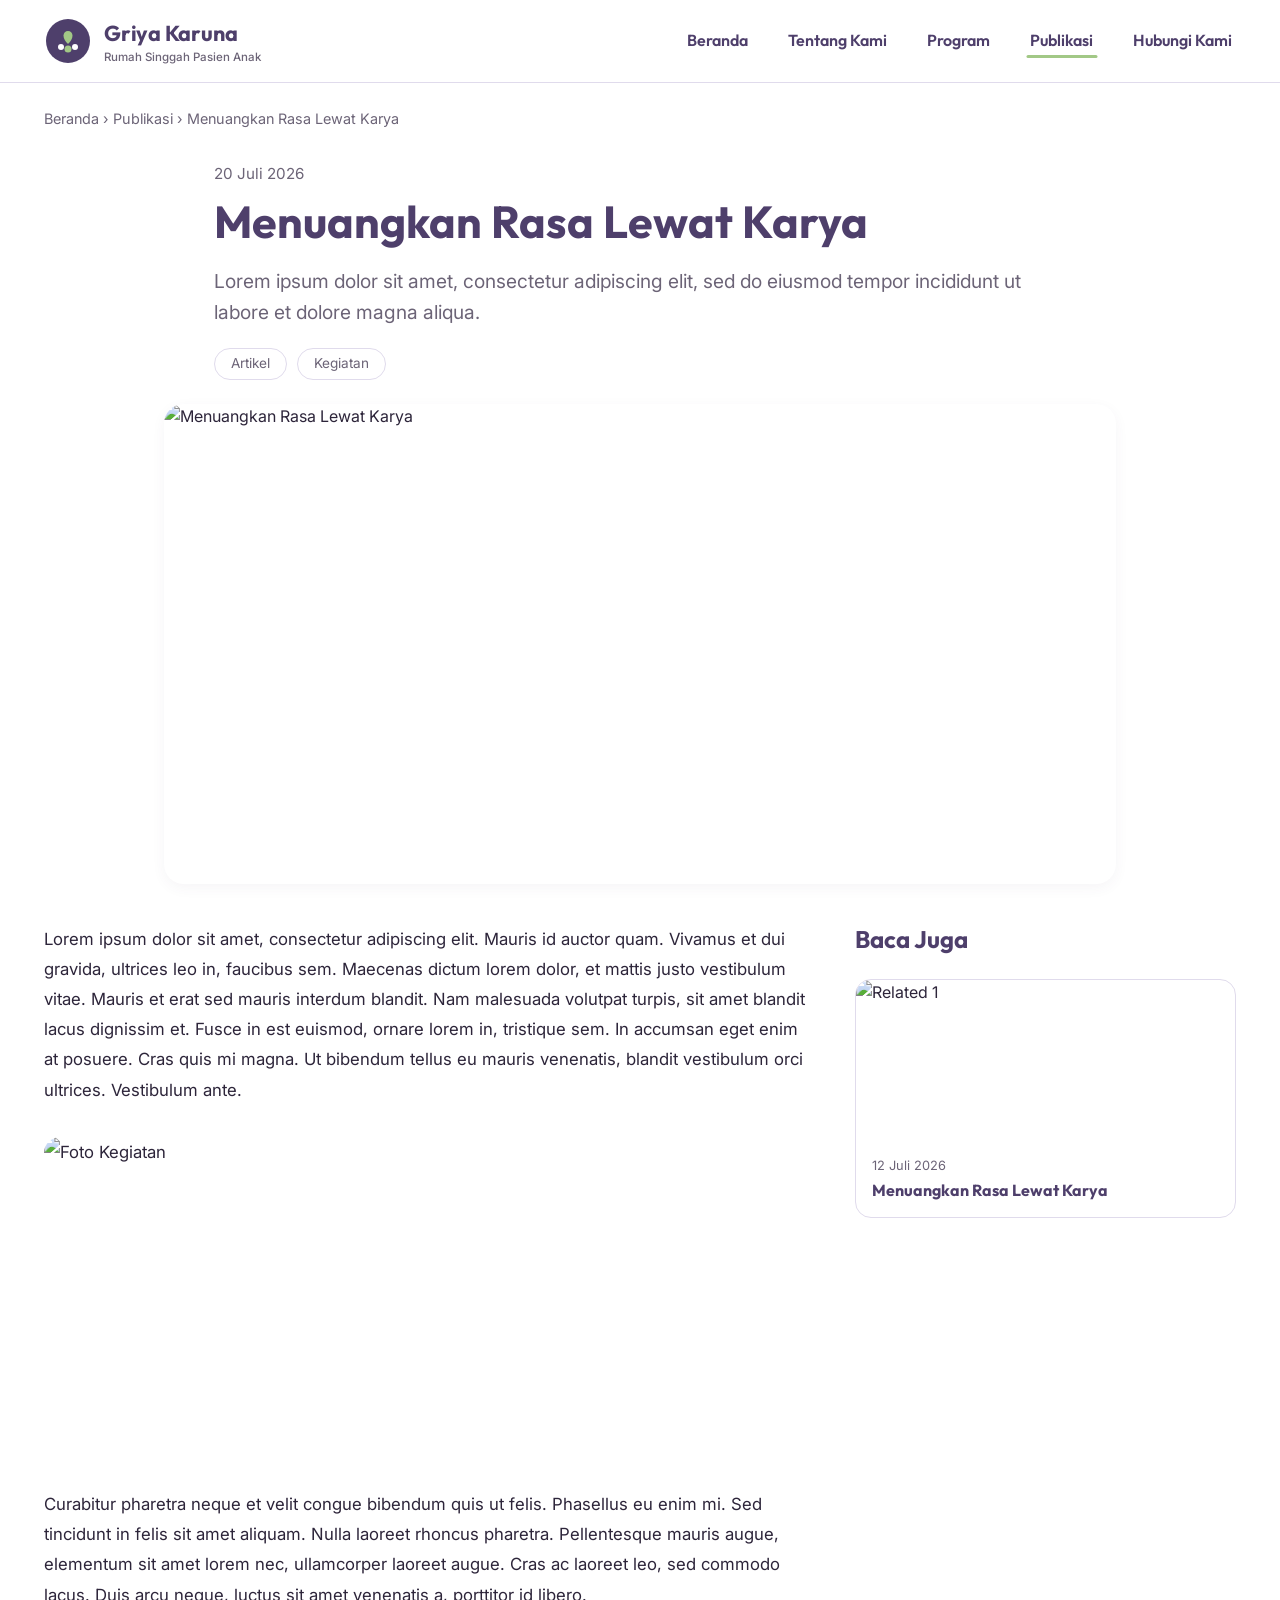
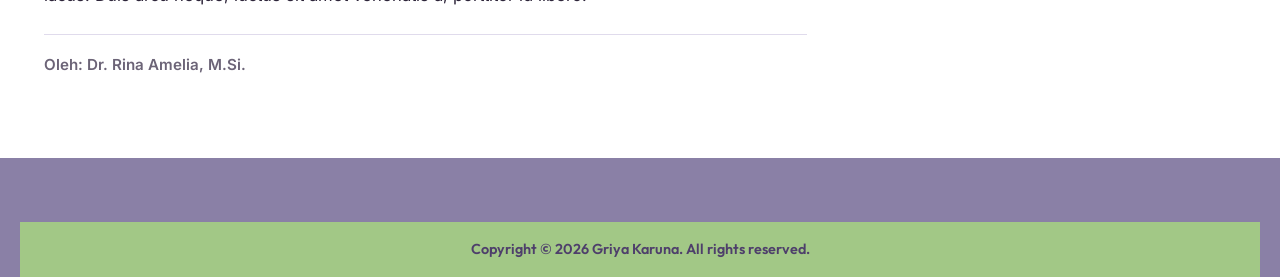
==== artikel.html @ d70be413 "feat: update progress" ====
<!DOCTYPE html>
<html lang="id">
<head>
  <meta charset="UTF-8">
  <meta name="viewport" content="width=device-width, initial-scale=1.0">
  <title>Menuangkan Rasa Lewat Karya – Griya Karuna</title>
  <link rel="preconnect" href="https://fonts.googleapis.com">
  <link rel="preconnect" href="https://fonts.gstatic.com" crossorigin>
  <link href="https://fonts.googleapis.com/css2?family=Inter:wght@400;500;600;700&family=Outfit:ital,wght@0,500;0,600;0,700;1,400;1,600&display=swap" rel="stylesheet">
  <link rel="stylesheet" href="style.css">
  <script src="assets/js/navigation.js" defer></script>
</head>
<body class="griyakaruna-theme">

  <header class="site-header">
    <div class="container header-container">
      <a href="index.html" class="site-logo">
        <svg width="44" height="44" viewBox="0 0 48 48" fill="none" xmlns="http://www.w3.org/2000/svg">
          <circle cx="24" cy="24" r="22" fill="#4E3F6B" />
          <path d="M24 14C21.5 14 19.5 16 19.5 18.5C19.5 23 24 27 24 27C24 27 28.5 23 28.5 18.5C28.5 16 26.5 14 24 14Z" fill="#A2C886"/>
          <circle cx="17" cy="30" r="3" fill="#FFFFFF"/>
          <circle cx="24" cy="32" r="3.5" fill="#A2C886"/>
          <circle cx="31" cy="30" r="3" fill="#FFFFFF"/>
        </svg>
        <div class="logo-text">
          <span class="logo-title">Griya Karuna</span>
          <span class="logo-subtitle">Rumah Singgah Pasien Anak</span>
        </div>
      </a>

      <nav class="main-navigation">
        <ul>
          <li><a href="index.html">Beranda</a></li>
          <li><a href="tentang-kami.html">Tentang Kami</a></li>
          <li><a href="program.html">Program</a></li>
          <li class="current-menu-item"><a href="publikasi.html">Publikasi</a></li>
          <li><a href="hubungi-kami.html">Hubungi Kami</a></li>
        </ul>
      </nav>
    </div>
  </header>

  <!-- Breadcrumb -->
  <div class="container" style="padding-top: 24px;">
    <nav style="font-size: 0.9rem; color: var(--color-text-muted);">
      <a href="index.html">Beranda</a> &rsaquo; 
      <a href="publikasi.html">Publikasi</a> &rsaquo; 
      <span>Menuangkan Rasa Lewat Karya</span>
    </nav>
  </div>

  <!-- Article Header -->
  <section style="padding: 32px 0 24px;">
    <div class="container" style="max-width: 900px;">
      <span style="font-size: 0.95rem; color: var(--color-text-muted); display: block; margin-bottom: 8px;">20 Juli 2026</span>
      <h1 style="font-size: 2.8rem; font-weight: 700; color: var(--color-primary); line-height: 1.25; margin-bottom: 16px;">
        Menuangkan Rasa Lewat Karya
      </h1>
      <p style="font-size: 1.2rem; color: var(--color-text-muted); line-height: 1.6; margin-bottom: 20px;">
        Lorem ipsum dolor sit amet, consectetur adipiscing elit, sed do eiusmod tempor incididunt ut labore et dolore magna aliqua.
      </p>
      
      <div style="display: flex; gap: 10px;">
        <span style="border: 1px solid var(--color-border); background: #FFF; padding: 4px 16px; border-radius: 20px; font-size: 0.85rem; color: var(--color-text-muted);">Artikel</span>
        <span style="border: 1px solid var(--color-border); background: #FFF; padding: 4px 16px; border-radius: 20px; font-size: 0.85rem; color: var(--color-text-muted);">Kegiatan</span>
      </div>
    </div>
  </section>

  <!-- Featured Image -->
  <section style="padding-bottom: 40px;">
    <div class="container" style="max-width: 1000px;">
      <img src="https://images.unsplash.com/photo-1509062522246-3755977927d7?q=80&w=1200&auto=format&fit=crop" alt="Menuangkan Rasa Lewat Karya" style="width: 100%; height: 480px; object-fit: cover; border-radius: var(--border-radius-card); box-shadow: var(--shadow-sm);" />
    </div>
  </section>

  <!-- Article Content & Sidebar Layout -->
  <section style="padding-bottom: 80px; background-color: #FFFFFF;">
    <div class="container" style="display: grid; grid-template-columns: 2fr 1fr; gap: 48px; align-items: flex-start;">
      <div style="line-height: 1.8; color: var(--color-text-main); font-size: 1.05rem;">
        <p style="margin-bottom: 24px;">
          Lorem ipsum dolor sit amet, consectetur adipiscing elit. Mauris id auctor quam. Vivamus et dui gravida, ultrices leo in, faucibus sem. Maecenas dictum lorem dolor, et mattis justo vestibulum vitae. Mauris et erat sed mauris interdum blandit. Nam malesuada volutpat turpis, sit amet blandit lacus dignissim et. Fusce in est euismod, ornare lorem in, tristique sem. In accumsan eget enim at posuere. Cras quis mi magna. Ut bibendum tellus eu mauris venenatis, blandit vestibulum orci ultrices. Vestibulum ante.
        </p>

        <div style="margin: 32px 0;">
          <img src="https://images.unsplash.com/photo-1576091160399-112ba8d25d1d?q=80&w=1000&auto=format&fit=crop" alt="Foto Kegiatan" style="width: 100%; border-radius: 16px; height: 320px; object-fit: cover;" />
        </div>

        <p style="margin-bottom: 24px;">
          Curabitur pharetra neque et velit congue bibendum quis ut felis. Phasellus eu enim mi. Sed tincidunt in felis sit amet aliquam. Nulla laoreet rhoncus pharetra. Pellentesque mauris augue, elementum sit amet lorem nec, ullamcorper laoreet augue. Cras ac laoreet leo, sed commodo lacus. Duis arcu neque, luctus sit amet venenatis a, porttitor id libero.
        </p>

        <div style="font-size: 0.95rem; font-weight: 600; color: var(--color-text-muted); border-top: 1px solid var(--color-border); padding-top: 16px;">
          Oleh: Dr. Rina Amelia, M.Si.
        </div>
      </div>

      <aside>
        <h3 style="font-size: 1.5rem; font-weight: 700; color: var(--color-primary); margin-bottom: 24px;">Baca Juga</h3>
        <div style="display: flex; flex-direction: column; gap: 24px;">
          <div style="background: #FFF; border: 1px solid var(--color-border); border-radius: 16px; overflow: hidden;">
            <img src="https://images.unsplash.com/photo-1536640712-4d4c36ff0e4e?q=80&w=400&auto=format&fit=crop" style="width: 100%; height: 160px; object-fit: cover;" alt="Related 1" />
            <div style="padding: 16px;">
              <span style="font-size: 0.8rem; color: var(--color-text-muted); display: block; margin-bottom: 4px;">12 Juli 2026</span>
              <h4 style="font-size: 1rem; color: var(--color-primary); font-weight: 700;">Menuangkan Rasa Lewat Karya</h4>
            </div>
          </div>
        </div>
      </aside>
    </div>
  </section>

  <footer class="site-footer">
    <div class="container footer-bottom-bar">
      Copyright © 2026 Griya Karuna. All rights reserved.
    </div>
  </footer>

</body>
</html>
---- style.css ----
/*
Theme Name: Griya Karuna
Theme URI: https://griyakaruna.or.id
Author: Antigravity AI
Author URI: https://griyakaruna.or.id
Description: Custom WordPress Theme for Griya Karuna (Rumah Singgah Pasien Anak) - 100% matched to designer's specification.
Version: 1.0.0
License: GNU General Public License v2 or later
Text Domain: griyakaruna
*/

/* ==========================================================================
   DESIGN SYSTEM & VARIABLES
   ========================================================================== */
:root {
  --color-primary: #4E3F6B;
  --color-primary-dark: #3A2E52;
  --color-primary-light: #6E5F8B;
  
  --color-accent: #A2C886;
  --color-accent-hover: #91B974;
  --color-accent-light: #F0F6EB;

  --color-footer-bg: #8A80A6;
  --color-footer-bottom: #A2C886;
  --color-footer-text: #FFFFFF;

  --color-text-main: #2D253A;
  --color-text-muted: #6C6477;
  --color-bg-light: #F8F7FA;
  --color-white: #FFFFFF;
  --color-border: #E0DBEC;

  --font-heading: 'Outfit', -apple-system, BlinkMacSystemFont, 'Segoe UI', Roboto, sans-serif;
  --font-body: 'Inter', -apple-system, BlinkMacSystemFont, 'Segoe UI', Roboto, sans-serif;

  --container-max-width: 1240px;
  --border-radius-card: 20px;
  --border-radius-btn: 30px;
  --shadow-sm: 0 4px 14px rgba(78, 63, 107, 0.05);
  --shadow-md: 0 8px 24px rgba(78, 63, 107, 0.09);
  --shadow-hover: 0 14px 32px rgba(78, 63, 107, 0.14);

  --transition-fast: 0.25s cubic-bezier(0.4, 0, 0.2, 1);
  --transition-normal: 0.35s cubic-bezier(0.4, 0, 0.2, 1);
}

/* ==========================================================================
   RESET & BASE STYLES
   ========================================================================== */
*, *::before, *::after {
  box-sizing: border-box;
  margin: 0;
  padding: 0;
}

html {
  scroll-behavior: smooth;
  font-size: 16px;
}

body {
  font-family: var(--font-body);
  color: var(--color-text-main);
  background-color: #FFFFFF;
  line-height: 1.6;
  -webkit-font-smoothing: antialiased;
}

img {
  max-width: 100%;
  height: auto;
  display: block;
}

a {
  color: inherit;
  text-decoration: none;
  transition: color var(--transition-fast);
}

h1, h2, h3, h4, h5, h6 {
  font-family: var(--font-heading);
  color: var(--color-primary);
  font-weight: 600;
  line-height: 1.3;
}

.container {
  width: 100%;
  max-width: var(--container-max-width);
  margin: 0 auto;
  padding: 0 24px;
}

/* ==========================================================================
   HEADER & NAVIGATION
   ========================================================================== */
.site-header {
  position: sticky;
  top: 0;
  left: 0;
  right: 0;
  background-color: rgba(255, 255, 255, 0.96);
  backdrop-filter: blur(10px);
  z-index: 1000;
  border-bottom: 1px solid var(--color-border);
  padding: 16px 0;
  transition: all var(--transition-fast);
}

.header-container {
  display: flex;
  align-items: center;
  justify-content: space-between;
}

.site-logo {
  display: flex;
  align-items: center;
  gap: 12px;
  text-decoration: none;
}

.site-logo svg, .site-logo img {
  height: 48px;
  width: auto;
}

.logo-text {
  display: flex;
  flex-direction: column;
}

.logo-title {
  font-family: var(--font-heading);
  font-size: 1.35rem;
  font-weight: 700;
  color: var(--color-primary);
  letter-spacing: -0.01em;
}

.logo-subtitle {
  font-size: 0.72rem;
  color: var(--color-text-muted);
  font-weight: 500;
  margin-top: -3px;
}

.main-navigation ul {
  display: flex;
  list-style: none;
  gap: 32px;
  align-items: center;
}

.main-navigation a {
  font-family: var(--font-heading);
  font-size: 1rem;
  font-weight: 600;
  color: var(--color-primary);
  padding: 8px 4px;
  position: relative;
}

.main-navigation a::after {
  content: '';
  position: absolute;
  bottom: 0;
  left: 50%;
  width: 0;
  height: 3px;
  background-color: var(--color-accent);
  border-radius: 2px;
  transition: all var(--transition-fast);
  transform: translateX(-50%);
}

.main-navigation a:hover::after,
.main-navigation .current-menu-item a::after,
.main-navigation .active a::after {
  width: 100%;
}

/* Mobile Toggle */
.mobile-nav-toggle {
  display: none;
  background: none;
  border: none;
  cursor: pointer;
  padding: 8px;
  color: var(--color-primary);
}

.mobile-nav-toggle svg {
  width: 28px;
  height: 28px;
}

/* Mobile Menu Drawer */
.mobile-nav-drawer {
  position: fixed;
  top: 0;
  right: -100%;
  width: 80%;
  max-width: 320px;
  height: 100vh;
  background-color: var(--color-white);
  z-index: 1001;
  box-shadow: -4px 0 24px rgba(0, 0, 0, 0.15);
  padding: 32px 24px;
  transition: right var(--transition-normal);
  display: flex;
  flex-direction: column;
}

.mobile-nav-drawer.open {
  right: 0;
}

.mobile-drawer-overlay {
  position: fixed;
  top: 0;
  left: 0;
  right: 0;
  bottom: 0;
  background: rgba(0, 0, 0, 0.4);
  z-index: 1000;
  opacity: 0;
  pointer-events: none;
  transition: opacity var(--transition-fast);
}

.mobile-drawer-overlay.active {
  opacity: 1;
  pointer-events: auto;
}

/* ==========================================================================
   HERO SECTION
   ========================================================================== */
.hero-section {
  position: relative;
  width: 100%;
  min-height: 520px;
  display: flex;
  align-items: center;
  justify-content: center;
  overflow: hidden;
  background-color: #332B45;
}

.hero-bg-image {
  position: absolute;
  top: 0;
  left: 0;
  width: 100%;
  height: 100%;
  object-fit: cover;
  opacity: 0.85;
}

.hero-overlay {
  position: absolute;
  top: 0;
  left: 0;
  width: 100%;
  height: 100%;
  background: linear-gradient(180deg, rgba(30, 24, 45, 0.35) 0%, rgba(30, 24, 45, 0.65) 100%);
}

.hero-content {
  position: relative;
  z-index: 10;
  text-align: center;
  max-width: 860px;
  padding: 60px 24px;
}

.hero-title {
  color: #FFFFFF;
  font-size: 2.5rem;
  font-weight: 700;
  line-height: 1.35;
  text-shadow: 0 4px 16px rgba(0, 0, 0, 0.3);
}

/* ==========================================================================
   FLOATING WHATSAPP BUTTON
   ========================================================================== */
.whatsapp-float {
  position: fixed;
  bottom: 32px;
  right: 32px;
  width: 60px;
  height: 60px;
  background-color: #25D366;
  color: #FFFFFF;
  border-radius: 50%;
  display: flex;
  align-items: center;
  justify-content: center;
  box-shadow: 0 8px 24px rgba(37, 211, 102, 0.4);
  z-index: 999;
  transition: transform var(--transition-fast), box-shadow var(--transition-fast);
}

.whatsapp-float:hover {
  transform: scale(1.08) translateY(-2px);
  box-shadow: 0 12px 28px rgba(37, 211, 102, 0.5);
  color: #FFFFFF;
}

.whatsapp-float svg {
  width: 32px;
  height: 32px;
  fill: currentColor;
}

/* ==========================================================================
   VISION SECTION ("Kami percaya")
   ========================================================================== */
.section-vision {
  padding: 80px 0 60px 0;
  text-align: center;
  background-color: #FFFFFF;
}

.vision-subtitle {
  font-size: 1.25rem;
  color: var(--color-primary);
  font-weight: 600;
  margin-bottom: 8px;
}

.vision-heading {
  font-size: 2.2rem;
  font-style: italic;
  font-weight: 400;
  color: var(--color-primary-light);
  margin-bottom: 24px;
}

.vision-description {
  max-width: 720px;
  margin: 0 auto;
  font-size: 1.125rem;
  color: var(--color-text-muted);
  line-height: 1.7;
}

/* ==========================================================================
   FEATURES SECTION ("Kami ingin mewujudkan")
   ========================================================================== */
.section-features {
  padding: 40px 0 80px 0;
  background-color: #FFFFFF;
}

.features-title {
  text-align: center;
  font-size: 1.8rem;
  font-weight: 700;
  color: var(--color-primary);
  margin-bottom: 48px;
}

.features-grid {
  display: grid;
  grid-template-columns: repeat(4, 1fr);
  gap: 24px;
}

.feature-card {
  background-color: var(--color-white);
  border: 1.5px solid var(--color-border);
  border-radius: var(--border-radius-card);
  padding: 40px 24px 32px 24px;
  text-align: center;
  display: flex;
  flex-direction: column;
  align-items: center;
  justify-content: flex-start;
  transition: transform var(--transition-normal), box-shadow var(--transition-normal), border-color var(--transition-normal);
}

.feature-card:hover {
  transform: translateY(-8px);
  box-shadow: var(--shadow-md);
  border-color: var(--color-accent);
}

.feature-icon-wrapper {
  width: 80px;
  height: 80px;
  margin-bottom: 24px;
  display: flex;
  align-items: center;
  justify-content: center;
}

.feature-icon-wrapper svg {
  width: 64px;
  height: 64px;
  color: var(--color-primary);
}

.feature-text {
  font-size: 1.05rem;
  color: var(--color-text-muted);
  line-height: 1.6;
  font-weight: 500;
}

/* ==========================================================================
   STORIES / ARTICLES SECTION ("Cerita dari Rumah Singgah")
   ========================================================================== */
.section-stories {
  padding: 80px 0;
  background-color: var(--color-bg-light);
}

.stories-header {
  text-align: center;
  max-width: 760px;
  margin: 0 auto 52px auto;
}

.stories-title {
  font-size: 2rem;
  font-weight: 700;
  color: var(--color-primary);
  margin-bottom: 16px;
}

.stories-subtitle {
  font-size: 1.08rem;
  color: var(--color-text-muted);
  line-height: 1.7;
}

.stories-grid {
  display: grid;
  grid-template-columns: repeat(3, 1fr);
  gap: 30px;
  margin-bottom: 48px;
}

.story-card {
  background-color: var(--color-white);
  border-radius: var(--border-radius-card);
  overflow: hidden;
  box-shadow: var(--shadow-sm);
  transition: transform var(--transition-normal), box-shadow var(--transition-normal);
  display: flex;
  flex-direction: column;
}

.story-card:hover {
  transform: translateY(-6px);
  box-shadow: var(--shadow-hover);
}

.story-image-wrap {
  position: relative;
  width: 100%;
  height: 220px;
  overflow: hidden;
}

.story-image-wrap img {
  width: 100%;
  height: 100%;
  object-fit: cover;
  transition: transform var(--transition-normal);
}

.story-card:hover .story-image-wrap img {
  transform: scale(1.06);
}

.story-overlay-title {
  position: absolute;
  bottom: 0;
  left: 0;
  right: 0;
  background: linear-gradient(180deg, rgba(0, 0, 0, 0) 0%, rgba(0, 0, 0, 0.75) 100%);
  padding: 24px 16px 14px 16px;
  color: #FFFFFF;
  font-family: var(--font-heading);
  font-size: 1.05rem;
  font-weight: 600;
  line-height: 1.4;
}

.story-card-body {
  padding: 20px;
  display: flex;
  flex-direction: column;
  flex-grow: 1;
}

.story-excerpt {
  font-size: 0.95rem;
  color: var(--color-text-muted);
  margin-bottom: 16px;
}

.btn-container-center {
  text-align: center;
}

.btn-primary-pill {
  display: inline-block;
  background-color: var(--color-accent);
  color: var(--color-primary);
  font-family: var(--font-heading);
  font-size: 1rem;
  font-weight: 700;
  padding: 14px 36px;
  border-radius: var(--border-radius-btn);
  transition: background-color var(--transition-fast), transform var(--transition-fast), box-shadow var(--transition-fast);
  box-shadow: 0 4px 14px rgba(158, 192, 125, 0.4);
}

.btn-primary-pill:hover {
  background-color: var(--color-accent-hover);
  transform: translateY(-2px);
  box-shadow: 0 6px 18px rgba(158, 192, 125, 0.5);
  color: var(--color-primary-dark);
}

/* ==========================================================================
   FOOTER SECTION
   ========================================================================== */
.site-footer {
  background-color: var(--color-footer-bg);
  color: var(--color-footer-text);
  padding-top: 64px;
}

.footer-grid {
  display: grid;
  grid-template-columns: 2fr 1fr 1fr;
  gap: 48px;
  padding-bottom: 56px;
}

.footer-heading {
  color: #FFFFFF;
  font-size: 1.8rem;
  font-weight: 700;
  margin-bottom: 24px;
}

.location-item {
  margin-bottom: 24px;
}

.location-title {
  font-weight: 700;
  font-size: 1.1rem;
  margin-bottom: 6px;
  color: #FFFFFF;
}

.location-address {
  font-size: 0.92rem;
  line-height: 1.6;
  opacity: 0.9;
}

.contact-list {
  list-style: none;
  display: flex;
  flex-direction: column;
  gap: 16px;
}

.contact-item {
  display: flex;
  align-items: center;
  gap: 12px;
  font-size: 0.95rem;
  opacity: 0.95;
}

.contact-item svg {
  width: 20px;
  height: 20px;
  fill: currentColor;
  flex-shrink: 0;
}

.footer-bottom-bar {
  background-color: var(--color-footer-bottom);
  color: var(--color-primary);
  text-align: center;
  padding: 16px 24px;
  font-family: var(--font-heading);
  font-size: 0.9rem;
  font-weight: 600;
}

/* ==========================================================================
   INNER PAGE TEMPLATES (Tentang Kami, Program, Publikasi, Contact)
   ========================================================================== */
.page-header-banner {
  background: linear-gradient(135deg, var(--color-primary) 0%, var(--color-primary-dark) 100%);
  color: #FFFFFF;
  padding: 60px 0;
  text-align: center;
}

.page-header-banner h1 {
  color: #FFFFFF;
  font-size: 2.5rem;
  font-weight: 700;
}

.page-content-area {
  padding: 60px 0;
  background-color: #FFFFFF;
}

/* ==========================================================================
   RESPONSIVE MEDIA QUERIES (DESKTOP, TABLET & MOBILE 360PX)
   ========================================================================== */
@media (max-width: 1024px) {
  .features-grid {
    grid-template-columns: repeat(2, 1fr);
  }
  .stories-grid {
    grid-template-columns: repeat(2, 1fr);
  }
  .footer-grid {
    grid-template-columns: 1fr 1fr;
  }
}

@media (max-width: 768px) {
  .main-navigation {
    display: none;
  }
  .mobile-nav-toggle {
    display: block;
  }
  .hero-section {
    min-height: 440px;
  }
  .hero-title {
    font-size: 1.65rem;
    line-height: 1.4;
  }
  .features-grid {
    grid-template-columns: 1fr;
    gap: 18px;
  }
  .stories-grid {
    grid-template-columns: 1fr;
    gap: 20px;
  }
  .footer-grid {
    grid-template-columns: 1fr;
    gap: 32px;
  }
  .vision-subtitle {
    font-size: 1.1rem;
  }
  .vision-heading {
    font-size: 1.6rem;
  }
  .vision-description {
    font-size: 1rem;
  }
  .whatsapp-float {
    width: 52px;
    height: 52px;
    bottom: 20px;
    right: 20px;
  }
  .whatsapp-float svg {
    width: 28px;
    height: 28px;
  }
}

@media (max-width: 480px) {
  .container {
    padding: 0 18px;
  }
  .logo-title {
    font-size: 1.15rem;
  }
  .logo-subtitle {
    font-size: 0.68rem;
  }
  .hero-content {
    padding: 40px 16px;
  }
  .hero-title {
    font-size: 1.45rem;
  }
  .feature-card {
    padding: 28px 18px 24px 18px;
  }
  .feature-icon-wrapper {
    width: 64px;
    height: 64px;
    margin-bottom: 16px;
  }
  .feature-icon-wrapper svg {
    width: 48px;
    height: 48px;
  }
  .feature-text {
    font-size: 0.98rem;
  }
  .btn-primary-pill {
    width: 100%;
    padding: 14px 20px;
    font-size: 0.95rem;
  }
  .mobile-nav-drawer {
    width: 85%;
    max-width: 300px;
  }
}
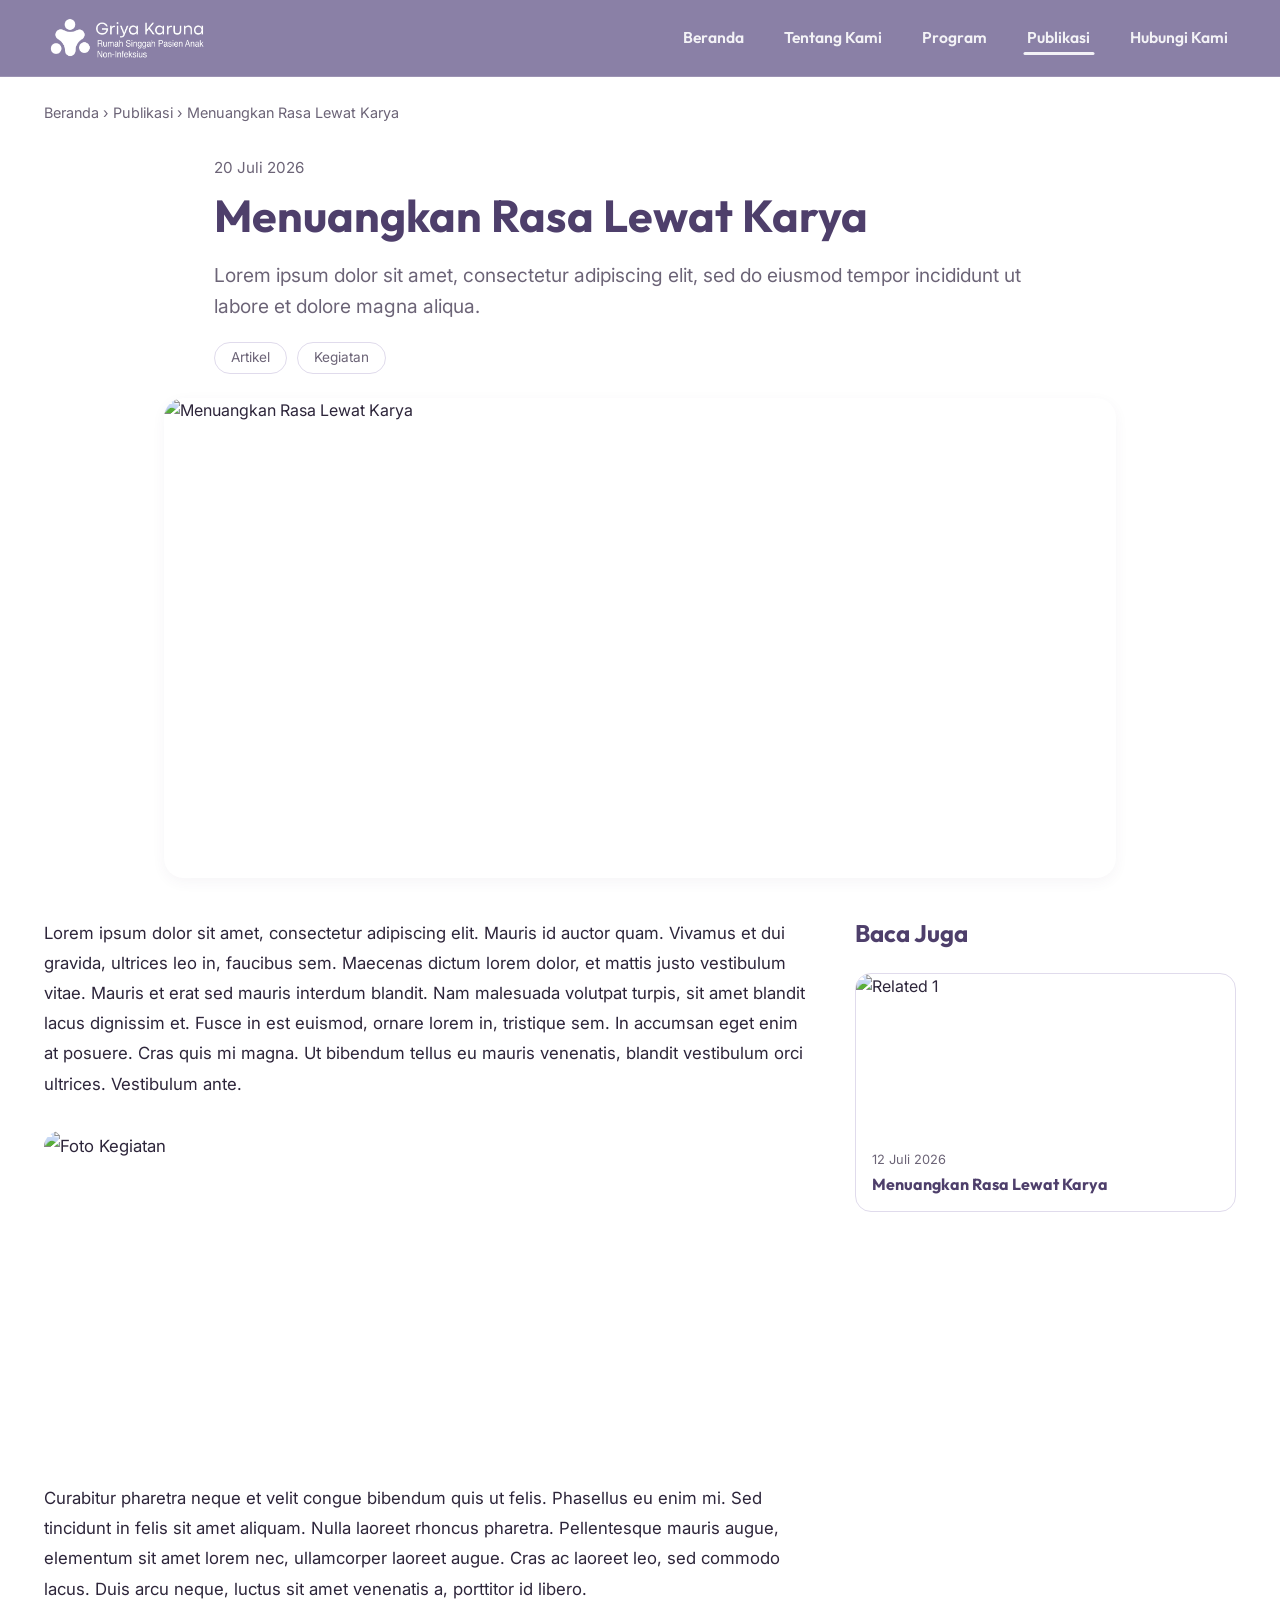
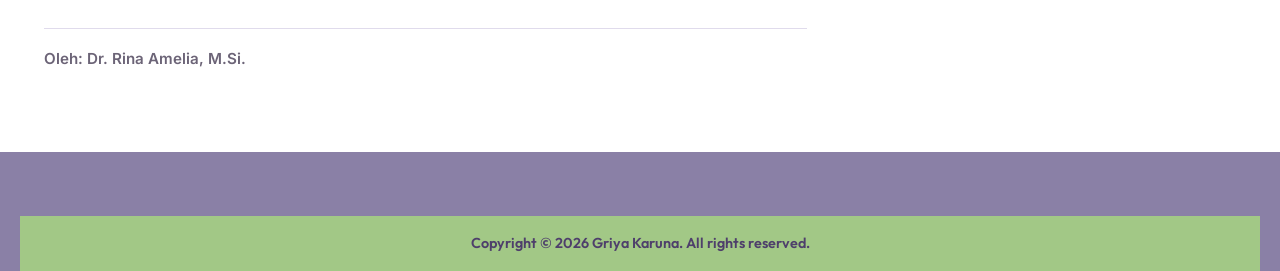
==== commit d3a84e22: "feat: update progress - icon kami ingin mewujudkan masi bermasalah (kurang besar dan icon 5 masi sal" ====
--- a/artikel.html
+++ b/artikel.html
@@ -15,17 +15,7 @@
   <header class="site-header">
     <div class="container header-container">
       <a href="index.html" class="site-logo">
-        <svg width="44" height="44" viewBox="0 0 48 48" fill="none" xmlns="http://www.w3.org/2000/svg">
-          <circle cx="24" cy="24" r="22" fill="#4E3F6B" />
-          <path d="M24 14C21.5 14 19.5 16 19.5 18.5C19.5 23 24 27 24 27C24 27 28.5 23 28.5 18.5C28.5 16 26.5 14 24 14Z" fill="#A2C886"/>
-          <circle cx="17" cy="30" r="3" fill="#FFFFFF"/>
-          <circle cx="24" cy="32" r="3.5" fill="#A2C886"/>
-          <circle cx="31" cy="30" r="3" fill="#FFFFFF"/>
-        </svg>
-        <div class="logo-text">
-          <span class="logo-title">Griya Karuna</span>
-          <span class="logo-subtitle">Rumah Singgah Pasien Anak</span>
-        </div>
+        <img src="assets/images/logo_griyakaruna.webp" alt="Griya Karuna Logo" style="height: 48px; width: auto;" />
       </a>
 
       <nav class="main-navigation">
--- a/style.css
+++ b/style.css
@@ -101,11 +101,10 @@
   top: 0;
   left: 0;
   right: 0;
-  background-color: rgba(255, 255, 255, 0.96);
-  backdrop-filter: blur(10px);
+  background-color: var(--color-footer-bg); /* #8A80A6 Purple matching Adobe XD */
   z-index: 1000;
-  border-bottom: 1px solid var(--color-border);
-  padding: 16px 0;
+  border-bottom: 1px solid rgba(255, 255, 255, 0.15);
+  padding: 14px 0;
   transition: all var(--transition-fast);
 }
 
@@ -113,6 +112,9 @@
   display: flex;
   align-items: center;
   justify-content: space-between;
+  width: 100%;
+  max-width: 100%;
+  padding: 0 48px;
 }
 
 .site-logo {
@@ -122,9 +124,10 @@
   text-decoration: none;
 }
 
-.site-logo svg, .site-logo img {
-  height: 48px;
+.site-logo img {
+  height: 44px;
   width: auto;
+  object-fit: contain;
 }
 
 .logo-text {
@@ -136,13 +139,13 @@
   font-family: var(--font-heading);
   font-size: 1.35rem;
   font-weight: 700;
-  color: var(--color-primary);
+  color: #FFFFFF;
   letter-spacing: -0.01em;
 }
 
 .logo-subtitle {
-  font-size: 0.72rem;
-  color: var(--color-text-muted);
+  font-size: 0.7rem;
+  color: rgba(255, 255, 255, 0.85);
   font-weight: 500;
   margin-top: -3px;
 }
@@ -156,11 +159,16 @@
 
 .main-navigation a {
   font-family: var(--font-heading);
-  font-size: 1rem;
+  font-size: 0.98rem;
   font-weight: 600;
-  color: var(--color-primary);
+  color: #FFFFFF;
   padding: 8px 4px;
   position: relative;
+  opacity: 0.9;
+}
+
+.main-navigation a:hover {
+  opacity: 1;
 }
 
 .main-navigation a::after {
@@ -170,7 +178,7 @@
   left: 50%;
   width: 0;
   height: 3px;
-  background-color: var(--color-accent);
+  background-color: #FFFFFF;
   border-radius: 2px;
   transition: all var(--transition-fast);
   transform: translateX(-50%);
@@ -189,7 +197,7 @@
   border: none;
   cursor: pointer;
   padding: 8px;
-  color: var(--color-primary);
+  color: #FFFFFF;
 }
 
 .mobile-nav-toggle svg {
@@ -242,7 +250,8 @@
 .hero-section {
   position: relative;
   width: 100%;
-  min-height: 520px;
+  height: 640px;
+  min-height: 540px;
   display: flex;
   align-items: center;
   justify-content: center;
@@ -257,7 +266,8 @@
   width: 100%;
   height: 100%;
   object-fit: cover;
-  opacity: 0.85;
+  object-position: center 30%;
+  opacity: 0.9;
 }
 
 .hero-overlay {
@@ -266,23 +276,24 @@
   left: 0;
   width: 100%;
   height: 100%;
-  background: linear-gradient(180deg, rgba(30, 24, 45, 0.35) 0%, rgba(30, 24, 45, 0.65) 100%);
+  background: linear-gradient(180deg, rgba(30, 24, 45, 0.25) 0%, rgba(30, 24, 45, 0.6) 100%);
 }
 
 .hero-content {
   position: relative;
   z-index: 10;
   text-align: center;
-  max-width: 860px;
+  max-width: 880px;
   padding: 60px 24px;
 }
 
 .hero-title {
   color: #FFFFFF;
-  font-size: 2.5rem;
-  font-weight: 700;
-  line-height: 1.35;
+  font-size: 36px; /* Exact Adobe XD size: 36px */
+  font-weight: 700;
+  line-height: 1.4;
   text-shadow: 0 4px 16px rgba(0, 0, 0, 0.3);
+  letter-spacing: -0.01em;
 }
 
 /* ==========================================================================
@@ -327,14 +338,14 @@
 }
 
 .vision-subtitle {
-  font-size: 1.25rem;
+  font-size: 24px; /* Exact Adobe XD size: 24px */
   color: var(--color-primary);
-  font-weight: 600;
-  margin-bottom: 8px;
+  font-weight: 700;
+  margin-bottom: 12px;
 }
 
 .vision-heading {
-  font-size: 2.2rem;
+  font-size: 32px; /* Exact Adobe XD size: 32px */
   font-style: italic;
   font-weight: 400;
   color: var(--color-primary-light);
@@ -342,11 +353,11 @@
 }
 
 .vision-description {
-  max-width: 720px;
+  max-width: 820px;
   margin: 0 auto;
-  font-size: 1.125rem;
+  font-size: 20px; /* Exact Adobe XD size: 20px */
   color: var(--color-text-muted);
-  line-height: 1.7;
+  line-height: 1.65;
 }
 
 /* ==========================================================================
@@ -359,23 +370,36 @@
 
 .features-title {
   text-align: center;
-  font-size: 1.8rem;
+  font-size: 24px; /* Exact Adobe XD size: 24px */
   font-weight: 700;
   color: var(--color-primary);
   margin-bottom: 48px;
 }
 
 .features-grid {
-  display: grid;
-  grid-template-columns: repeat(4, 1fr);
+  display: flex;
   gap: 24px;
+  overflow-x: auto;
+  padding: 16px 4px 32px 4px;
+  scroll-behavior: smooth;
+  -webkit-overflow-scrolling: touch;
+  scrollbar-width: none; /* Hide Firefox scrollbar */
+  -ms-overflow-style: none; /* Hide IE/Edge scrollbar */
+  cursor: grab;
+  user-select: none;
+}
+
+.features-grid::-webkit-scrollbar {
+  display: none; /* Hide Chrome/Safari scrollbar */
 }
 
 .feature-card {
+  flex: 0 0 280px;
+  min-width: 280px;
   background-color: var(--color-white);
   border: 1.5px solid var(--color-border);
   border-radius: var(--border-radius-card);
-  padding: 40px 24px 32px 24px;
+  padding: 36px 24px 32px 24px;
   text-align: center;
   display: flex;
   flex-direction: column;
@@ -384,6 +408,12 @@
   transition: transform var(--transition-normal), box-shadow var(--transition-normal), border-color var(--transition-normal);
 }
 
+.feature-icon-wrapper img {
+  width: 80px;
+  height: 80px;
+  object-fit: contain;
+}
+
 .feature-card:hover {
   transform: translateY(-8px);
   box-shadow: var(--shadow-md);
@@ -391,25 +421,34 @@
 }
 
 .feature-icon-wrapper {
-  width: 80px;
-  height: 80px;
+  width: 100px;
+  height: 84px;
   margin-bottom: 24px;
   display: flex;
   align-items: center;
   justify-content: center;
 }
 
+.feature-icon-wrapper img {
+  width: auto;
+  height: 80px;
+  max-height: 84px;
+  max-width: 100%;
+  object-fit: contain;
+  image-rendering: -webkit-optimize-contrast;
+}
+
 .feature-icon-wrapper svg {
-  width: 64px;
-  height: 64px;
+  width: 68px;
+  height: 68px;
   color: var(--color-primary);
 }
 
 .feature-text {
-  font-size: 1.05rem;
-  color: var(--color-text-muted);
-  line-height: 1.6;
-  font-weight: 500;
+  font-size: 20px; /* Exact Adobe XD size: 20px */
+  color: #8D83A8; /* Exact Adobe XD color: #8D83A8 */
+  line-height: 1.5;
+  font-weight: 400;
 }
 
 /* ==========================================================================
@@ -422,27 +461,27 @@
 
 .stories-header {
   text-align: center;
-  max-width: 760px;
+  max-width: 820px;
   margin: 0 auto 52px auto;
 }
 
 .stories-title {
-  font-size: 2rem;
+  font-size: 24px; /* Exact Adobe XD size: 24px */
   font-weight: 700;
   color: var(--color-primary);
   margin-bottom: 16px;
 }
 
 .stories-subtitle {
-  font-size: 1.08rem;
+  font-size: 20px; /* Exact Adobe XD size: 20px */
   color: var(--color-text-muted);
-  line-height: 1.7;
+  line-height: 1.65;
 }
 
 .stories-grid {
   display: grid;
   grid-template-columns: repeat(3, 1fr);
-  gap: 30px;
+  gap: 28px;
   margin-bottom: 48px;
 }
 
@@ -464,7 +503,7 @@
 .story-image-wrap {
   position: relative;
   width: 100%;
-  height: 220px;
+  height: 260px;
   overflow: hidden;
 }
 
@@ -472,11 +511,12 @@
   width: 100%;
   height: 100%;
   object-fit: cover;
+  object-position: center;
   transition: transform var(--transition-normal);
 }
 
 .story-card:hover .story-image-wrap img {
-  transform: scale(1.06);
+  transform: scale(1.05);
 }
 
 .story-overlay-title {
@@ -484,11 +524,11 @@
   bottom: 0;
   left: 0;
   right: 0;
-  background: linear-gradient(180deg, rgba(0, 0, 0, 0) 0%, rgba(0, 0, 0, 0.75) 100%);
-  padding: 24px 16px 14px 16px;
+  background: linear-gradient(180deg, rgba(0, 0, 0, 0) 0%, rgba(0, 0, 0, 0.8) 100%);
+  padding: 28px 18px 16px 18px;
   color: #FFFFFF;
   font-family: var(--font-heading);
-  font-size: 1.05rem;
+  font-size: 16px; /* Exact Adobe XD size: 16px */
   font-weight: 600;
   line-height: 1.4;
 }
@@ -515,12 +555,12 @@
   background-color: var(--color-accent);
   color: var(--color-primary);
   font-family: var(--font-heading);
-  font-size: 1rem;
-  font-weight: 700;
-  padding: 14px 36px;
+  font-size: 14px; /* Exact Adobe XD size: 14px */
+  font-weight: 700;
+  padding: 14px 38px;
   border-radius: var(--border-radius-btn);
   transition: background-color var(--transition-fast), transform var(--transition-fast), box-shadow var(--transition-fast);
-  box-shadow: 0 4px 14px rgba(158, 192, 125, 0.4);
+  box-shadow: 0 4px 14px rgba(162, 200, 134, 0.4);
 }
 
 .btn-primary-pill:hover {
